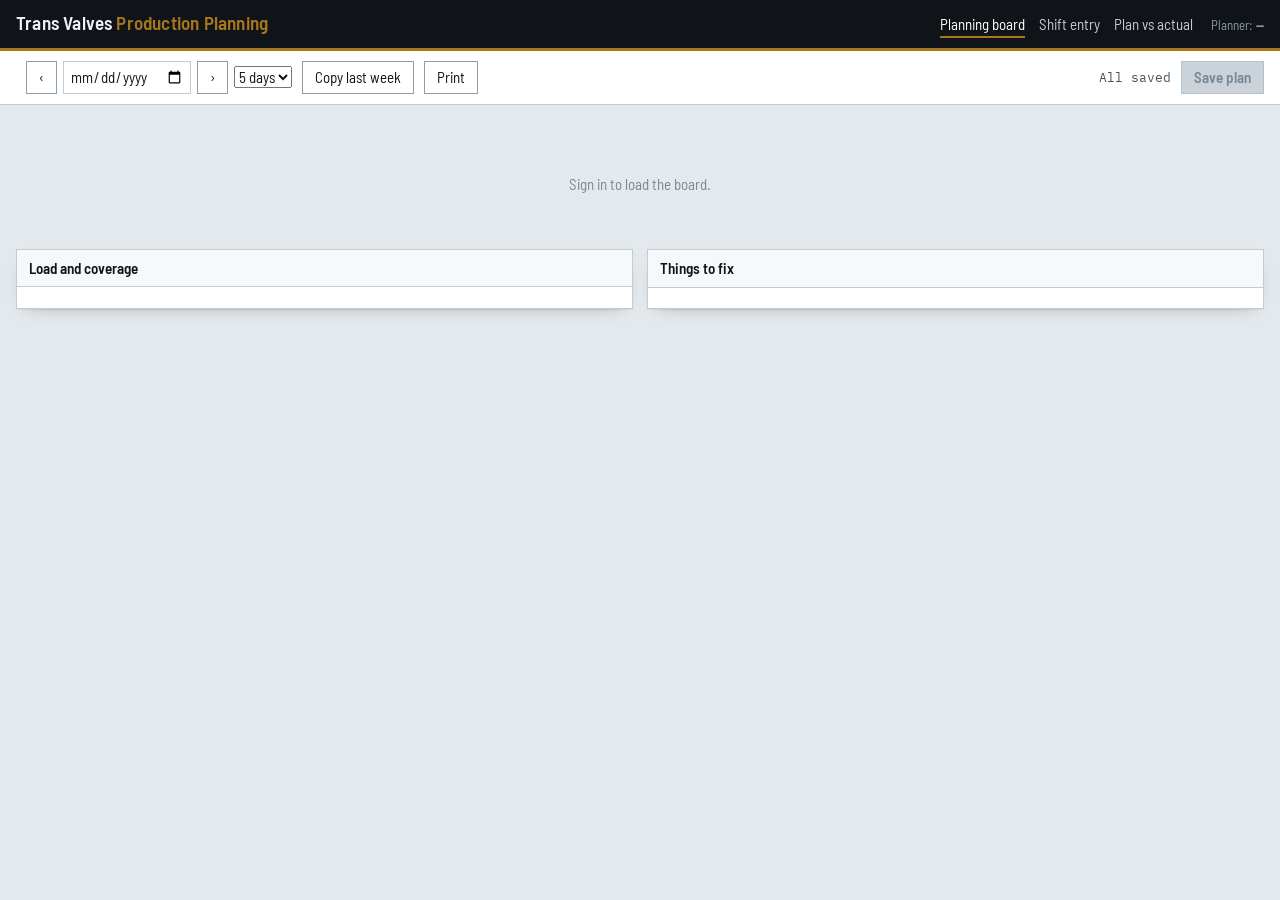
==== index.html @ 44e2ba5c "Update index.html" ====
<!doctype html>
<html lang="en">
<head>
<meta charset="utf-8">
<meta name="viewport" content="width=device-width, initial-scale=1">
<title>Planning board — TVL Production Planning</title>
<link rel="preconnect" href="https://fonts.googleapis.com">
<link rel="preconnect" href="https://fonts.gstatic.com" crossorigin>
<link href="https://fonts.googleapis.com/css2?family=Barlow+Semi+Condensed:wght@400;500;600&family=IBM+Plex+Mono:wght@400;500&display=swap" rel="stylesheet">
<link rel="stylesheet" href="app.css">
</head>
<body>

<header class="bar">
  <h1>Trans Valves <span>Production Planning</span></h1>
  <nav>
    <a href="index.html" aria-current="page">Planning board</a>
    <a href="actual.html">Shift entry</a>
    <a href="dashboard.html">Plan vs actual</a>
  </nav>
  <span class="who">Planner: <b id="who">—</b></span>
</header>

<div class="toolbar" id="toolbar">
  <div class="tabs" id="tabs" role="tablist"></div>

  <div class="weeknav">
    <button class="btn" id="prevWeek" title="Previous week">‹</button>
    <input type="date" id="weekDate" aria-label="Week starting">
    <button class="btn" id="nextWeek" title="Next week">›</button>
    <select id="dayCount" aria-label="Days shown">
      <option value="5">5 days</option>
      <option value="6">6 days</option>
      <option value="7">7 days</option>
    </select>
  </div>

  <button class="btn" id="copyBtn">Copy last week</button>
  <button class="btn" id="printBtn">Print</button>

  <span class="spacer"></span>
  <span class="mono" id="dirtyCount" style="font-size:13px;color:#47535e"><span class="dirty-dot"></span>All saved</span>
  <button class="btn btn--primary" id="saveBtn" disabled>Save plan</button>
</div>

<main>
  <div id="board"><p class="loading">Loading…</p></div>

  <div class="panels">
    <section class="panel">
      <h2>Load and coverage <span class="mono" id="load" style="font-weight:400;color:#7b8792;font-size:13px"></span></h2>
      <div class="body" id="coverage"></div>
    </section>
    <section class="panel">
      <h2>Things to fix <span class="mono" id="issueCount" style="color:#a32218"></span></h2>
      <div class="body issues" id="issues"></div>
    </section>
  </div>
</main>

<script src="config.js"></script>
<script src="app.js"></script>
<script src="planner.js"></script>
</body>
</html>
---- app.css ----
/* TVL Production Planning — shop-floor board
   Palette: steel ground, brass accent (the material this plant runs on),
   night shifts tinted cooler so a week reads at a glance. */

:root {
  --ink: #101418;
  --ink-2: #47535e;
  --ink-3: #7b8792;
  --ground: #e4e9ee;
  --surface: #ffffff;
  --night: #eef2f7;
  --rule: #c2ccd5;
  --rule-strong: #8f9daa;
  --brass: #a8761c;
  --brass-soft: #f3e6cd;
  --ahead: #17694a;
  --behind: #a32218;
  --idle: #97a2ac;
  --focus: #1a5f9c;
  --shadow: 0 1px 0 rgba(16, 20, 24, .06), 0 6px 18px -12px rgba(16, 20, 24, .5);
}

* { box-sizing: border-box; }

html, body {
  margin: 0;
  background: var(--ground);
  color: var(--ink);
  font-family: 'Barlow Semi Condensed', 'Segoe UI', system-ui, sans-serif;
  font-size: 15px;
  line-height: 1.35;
}

.mono, input[type=number], .qty, .num {
  font-family: 'IBM Plex Mono', ui-monospace, monospace;
  font-variant-numeric: tabular-nums;
}

/* ------------------------------------------------------------- masthead */

header.bar {
  position: sticky; top: 0; z-index: 40;
  display: flex; align-items: baseline; gap: 18px; flex-wrap: wrap;
  padding: 10px 16px;
  background: var(--ink); color: #eef2f7;
  border-bottom: 3px solid var(--brass);
}
header.bar h1 {
  margin: 0; font-size: 19px; font-weight: 600; letter-spacing: .01em;
}
header.bar h1 span { color: var(--brass); }
header.bar nav { display: flex; gap: 14px; margin-left: auto; }
header.bar nav a {
  color: #c3ccd5; text-decoration: none; font-size: 15px;
  padding-bottom: 2px; border-bottom: 2px solid transparent;
}
header.bar nav a:hover { color: #fff; }
header.bar nav a[aria-current] { color: #fff; border-bottom-color: var(--brass); }
header.bar .who { font-size: 13px; color: #8d99a5; }

/* -------------------------------------------------------------- toolbar */

.toolbar {
  display: flex; align-items: center; gap: 10px; flex-wrap: wrap;
  padding: 10px 16px;
  background: var(--surface);
  border-bottom: 1px solid var(--rule);
  position: sticky; top: 48px; z-index: 35;
}
.toolbar .spacer { margin-left: auto; }

.tabs { display: flex; gap: 2px; }
.tab {
  border: 1px solid var(--rule); background: #f5f7f9; color: var(--ink-2);
  padding: 5px 12px; cursor: pointer; font: inherit; font-size: 14px;
}
.tab:hover { background: #fff; }
.tab[aria-selected="true"] {
  background: var(--ink); color: #fff; border-color: var(--ink);
}

button, select, input {
  font: inherit; color: var(--ink);
}
button.btn {
  border: 1px solid var(--rule-strong); background: #fff;
  padding: 5px 12px; cursor: pointer;
}
button.btn:hover { background: #f2f5f8; }
button.btn--primary {
  background: var(--brass); border-color: #8a6017; color: #fff; font-weight: 600;
}
button.btn--primary:hover { background: #96690f; }
button.btn--primary:disabled { background: #cbd3da; border-color: #b7c1ca; color: #7b8792; cursor: default; }
button:focus-visible, select:focus-visible, input:focus-visible, a:focus-visible {
  outline: 2px solid var(--focus); outline-offset: 1px;
}

.weeknav { display: flex; align-items: center; gap: 6px; }
.weeknav input[type=date] { border: 1px solid var(--rule); padding: 4px 6px; }
.dirty-dot {
  display: inline-block; width: 8px; height: 8px; border-radius: 50%;
  background: var(--brass); margin-right: 6px; visibility: hidden;
}
.dirty .dirty-dot { visibility: visible; }

/* ---------------------------------------------------------------- board */

main { padding: 14px 16px 60px; }

.board-wrap {
  overflow: auto; max-height: calc(100vh - 220px);
  border: 1px solid var(--rule-strong); background: var(--surface);
  box-shadow: var(--shadow);
}
table.board { border-collapse: separate; border-spacing: 0; width: 100%; }

table.board th, table.board td {
  border-right: 1px solid var(--rule);
  border-bottom: 1px solid var(--rule);
  padding: 0;
}
table.board thead th {
  position: sticky; top: 0; z-index: 20;
  background: #f0f3f6; text-align: left;
  padding: 6px 8px; font-weight: 600; font-size: 14px;
  border-bottom: 2px solid var(--rule-strong);
}
table.board thead th small { display: block; font-weight: 400; color: var(--ink-3); font-size: 12px; }

th.res {
  position: sticky; left: 0; z-index: 25;
  background: #f0f3f6; min-width: 168px; max-width: 168px;
  padding: 6px 8px; text-align: left; font-weight: 600; font-size: 14px;
  border-right: 2px solid var(--rule-strong);
  vertical-align: middle;
}
thead th.res { z-index: 30; }
th.res .type { display: block; font-weight: 400; color: var(--ink-3); font-size: 12px; }

th.shift {
  position: sticky; left: 168px; z-index: 25;
  background: #f7f9fb; width: 52px; min-width: 52px;
  font-size: 12px; font-weight: 600; color: var(--ink-2);
  border-right: 2px solid var(--rule-strong);
  text-align: center;
}
thead th.shift { z-index: 30; }
tr.night th.shift, tr.night td.cell { background: var(--night); }

/* ----------------------------------------------------------------- cell */

td.cell { background: var(--surface); min-width: 190px; vertical-align: top; }
td.cell .stack { display: grid; gap: 2px; padding: 4px; }
td.cell select, td.cell input {
  width: 100%; border: 1px solid transparent; background: transparent;
  padding: 2px 4px; font-size: 14px;
}
td.cell select:hover, td.cell input:hover { border-color: var(--rule); background: #fff; }
td.cell select:focus, td.cell input:focus { border-color: var(--focus); background: #fff; }
td.cell .prod { font-weight: 600; }
td.cell .op { color: var(--ink-2); font-size: 13px; }
td.cell .qtyrow { display: flex; align-items: center; gap: 6px; }
td.cell .qty { text-align: right; border-bottom: 1px solid var(--rule) !important; }
td.cell .actual {
  font-size: 12px; color: var(--ink-3); white-space: nowrap;
}
td.cell .actual b { font-weight: 600; }
td.cell.idle { background: repeating-linear-gradient(135deg, #f4f6f8, #f4f6f8 6px, #eceff2 6px, #eceff2 12px); }
tr.night td.cell.idle { background: repeating-linear-gradient(135deg, #e9eef4, #e9eef4 6px, #e2e8ef 6px, #e2e8ef 12px); }
td.cell.clash { box-shadow: inset 0 0 0 2px var(--behind); }
td.cell.changed { box-shadow: inset 3px 0 0 var(--brass); }

.var-ahead { color: var(--ahead); }
.var-behind { color: var(--behind); }

/* --------------------------------------------------------------- panels */

.panels { display: grid; grid-template-columns: repeat(auto-fit, minmax(300px, 1fr)); gap: 14px; margin-top: 14px; }
.panel { background: var(--surface); border: 1px solid var(--rule); box-shadow: var(--shadow); }
.panel h2 {
  margin: 0; padding: 8px 12px; font-size: 15px; font-weight: 600;
  border-bottom: 1px solid var(--rule); background: #f6f8fa;
}
.panel .body { padding: 10px 12px; }

table.list { width: 100%; border-collapse: collapse; font-size: 14px; }
table.list th, table.list td { padding: 4px 6px; border-bottom: 1px solid #e6eaee; text-align: left; }
table.list th { color: var(--ink-3); font-weight: 500; }
table.list td.n, table.list th.n { text-align: right; font-family: 'IBM Plex Mono', monospace; font-variant-numeric: tabular-nums; }

.meter { height: 6px; background: #e3e8ed; position: relative; }
.meter i { position: absolute; inset: 0 auto 0 0; background: var(--brass); }
.meter i.full { background: var(--ahead); }

.issues { display: grid; gap: 4px; }
.issue { display: flex; gap: 8px; font-size: 14px; padding: 4px 6px; background: #fdeeed; border-left: 3px solid var(--behind); }
.issue.warn { background: #fdf5e6; border-left-color: var(--brass); }
.empty { color: var(--ink-3); font-size: 14px; }

/* ---------------------------------------------------------------- forms */

.field { display: grid; gap: 3px; }
.field label { font-size: 13px; color: var(--ink-2); }
.field select, .field input { border: 1px solid var(--rule-strong); padding: 5px 7px; background: #fff; }
.row { display: flex; gap: 10px; flex-wrap: wrap; align-items: end; }

/* --------------------------------------------------------------- toasts */

#toast { position: fixed; right: 16px; bottom: 16px; display: grid; gap: 8px; z-index: 90; }
.toast {
  background: var(--ink); color: #fff; padding: 9px 14px; font-size: 14px;
  box-shadow: var(--shadow); border-left: 3px solid var(--brass);
  transition: opacity .4s, transform .4s;
}
.toast--err { border-left-color: var(--behind); }
.toast--ok { border-left-color: var(--ahead); }
.toast--out { opacity: 0; transform: translateY(6px); }

.loading { padding: 40px; text-align: center; color: var(--ink-3); }

/* ---------------------------------------------------------------- entry */

.entry-list { display: grid; gap: 0; }
.entry-row {
  display: grid; grid-template-columns: 1fr 90px 90px; gap: 10px; align-items: center;
  padding: 9px 12px; border-bottom: 1px solid var(--rule); background: var(--surface);
}
.entry-row:nth-child(odd) { background: #fafbfc; }
.entry-row .what { display: grid; }
.entry-row .what b { font-weight: 600; }
.entry-row .what small { color: var(--ink-3); }
.entry-row input { border: 1px solid var(--rule-strong); padding: 7px; text-align: right; width: 100%; }

@media (max-width: 720px) {
  .toolbar { top: 44px; }
  .entry-row { grid-template-columns: 1fr 76px 76px; }
  th.res { min-width: 120px; max-width: 120px; }
  th.shift { left: 120px; }
}

@media (prefers-reduced-motion: reduce) { * { transition: none !important; } }

@media print {
  header.bar nav, .toolbar, .panels { display: none; }
  .board-wrap { max-height: none; overflow: visible; }
  td.cell select, td.cell input { border: none; -webkit-appearance: none; appearance: none; }
}
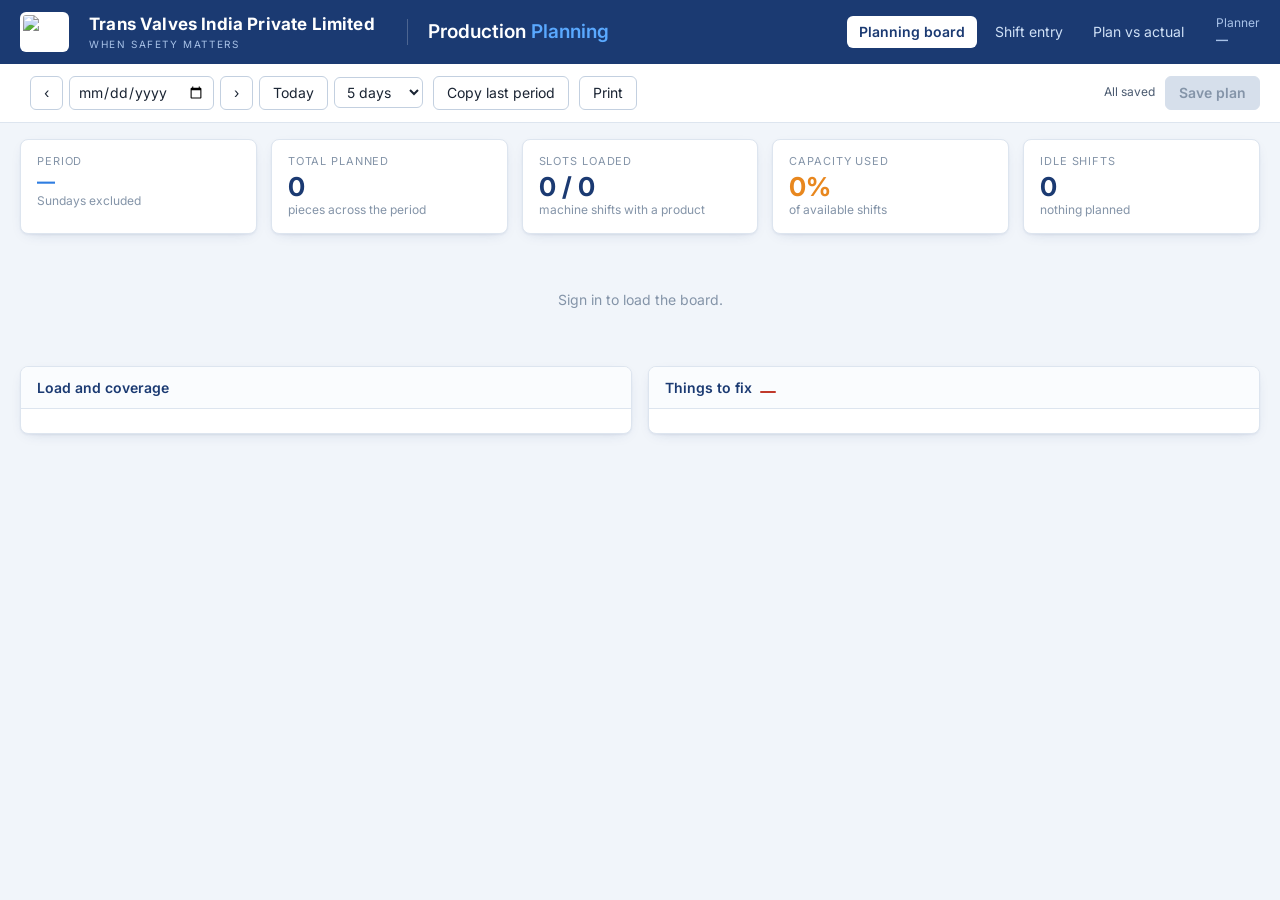
==== commit a06a6bed: "Update index.html" ====
--- a/index.html
+++ b/index.html
@@ -4,55 +4,70 @@
 <meta charset="utf-8">
 <meta name="viewport" content="width=device-width, initial-scale=1">
 <title>Planning board — TVL Production Planning</title>
+<link rel="icon" href="logo.png">
 <link rel="preconnect" href="https://fonts.googleapis.com">
 <link rel="preconnect" href="https://fonts.gstatic.com" crossorigin>
-<link href="https://fonts.googleapis.com/css2?family=Barlow+Semi+Condensed:wght@400;500;600&family=IBM+Plex+Mono:wght@400;500&display=swap" rel="stylesheet">
+<link href="https://fonts.googleapis.com/css2?family=Inter:wght@400;500;600;700&display=swap" rel="stylesheet">
 <link rel="stylesheet" href="app.css">
 </head>
 <body>
 
 <header class="bar">
-  <h1>Trans Valves <span>Production Planning</span></h1>
+  <img src="logo.png" alt="TVL" class="logo">
+  <div class="brand">
+    <b>Trans Valves India Private Limited</b>
+    <span>When Safety Matters</span>
+  </div>
+  <h1>Production <span>Planning</span></h1>
   <nav>
     <a href="index.html" aria-current="page">Planning board</a>
     <a href="actual.html">Shift entry</a>
     <a href="dashboard.html">Plan vs actual</a>
   </nav>
-  <span class="who">Planner: <b id="who">—</b></span>
+  <span class="who">Planner<br><b id="who">—</b></span>
 </header>
 
 <div class="toolbar" id="toolbar">
   <div class="tabs" id="tabs" role="tablist"></div>
 
   <div class="weeknav">
-    <button class="btn" id="prevWeek" title="Previous week">‹</button>
-    <input type="date" id="weekDate" aria-label="Week starting">
-    <button class="btn" id="nextWeek" title="Next week">›</button>
-    <select id="dayCount" aria-label="Days shown">
+    <button class="btn" id="prevWeek" title="Previous period">‹</button>
+    <input type="date" id="weekDate" aria-label="Starting from">
+    <button class="btn" id="nextWeek" title="Next period">›</button>
+    <button class="btn" id="todayBtn">Today</button>
+    <select id="dayCount" aria-label="Working days shown">
       <option value="5">5 days</option>
       <option value="6">6 days</option>
-      <option value="7">7 days</option>
+      <option value="12">12 days</option>
     </select>
   </div>
 
-  <button class="btn" id="copyBtn">Copy last week</button>
+  <button class="btn" id="copyBtn">Copy last period</button>
   <button class="btn" id="printBtn">Print</button>
 
   <span class="spacer"></span>
-  <span class="mono" id="dirtyCount" style="font-size:13px;color:#47535e"><span class="dirty-dot"></span>All saved</span>
+  <span class="mono" id="dirtyCount" style="font-size:12px;color:#4a5a70"><span class="dirty-dot"></span>All saved</span>
   <button class="btn btn--primary" id="saveBtn" disabled>Save plan</button>
 </div>
 
 <main>
+  <div class="kpis">
+    <div class="kpi"><div class="label">Period</div><div class="value blue" id="kpiRange" style="font-size:18px">—</div><div class="note">Sundays excluded</div></div>
+    <div class="kpi"><div class="label">Total planned</div><div class="value" id="kpiPlan">0</div><div class="note">pieces across the period</div></div>
+    <div class="kpi"><div class="label">Slots loaded</div><div class="value" id="kpiSlots">0 / 0</div><div class="note">machine shifts with a product</div></div>
+    <div class="kpi"><div class="label">Capacity used</div><div class="value amber" id="kpiLoad">0%</div><div class="note">of available shifts</div></div>
+    <div class="kpi"><div class="label">Idle shifts</div><div class="value" id="kpiIdle">0</div><div class="note">nothing planned</div></div>
+  </div>
+
   <div id="board"><p class="loading">Loading…</p></div>
 
   <div class="panels">
     <section class="panel">
-      <h2>Load and coverage <span class="mono" id="load" style="font-weight:400;color:#7b8792;font-size:13px"></span></h2>
+      <h2>Load and coverage</h2>
       <div class="body" id="coverage"></div>
     </section>
     <section class="panel">
-      <h2>Things to fix <span class="mono" id="issueCount" style="color:#a32218"></span></h2>
+      <h2>Things to fix <span class="pill" id="issueCount"></span></h2>
       <div class="body issues" id="issues"></div>
     </section>
   </div>
--- a/app.css
+++ b/app.css
@@ -1,23 +1,25 @@
-/* TVL Production Planning — shop-floor board
-   Palette: steel ground, brass accent (the material this plant runs on),
-   night shifts tinted cooler so a week reads at a glance. */
+/* TVL Production Planning — house style
+   Navy masthead, white cards, blue accents. Matches the Production Dashboard. */
 
 :root {
-  --ink: #101418;
-  --ink-2: #47535e;
-  --ink-3: #7b8792;
-  --ground: #e4e9ee;
+  --navy: #1b3a72;
+  --navy-2: #16305f;
+  --blue: #2f7de1;
+  --blue-lt: #5aa9ff;
+  --blue-pale: #eaf2fd;
+  --ink: #1a2433;
+  --ink-2: #4a5a70;
+  --ink-3: #8494a8;
+  --ground: #f1f5fa;
   --surface: #ffffff;
-  --night: #eef2f7;
-  --rule: #c2ccd5;
-  --rule-strong: #8f9daa;
-  --brass: #a8761c;
-  --brass-soft: #f3e6cd;
-  --ahead: #17694a;
-  --behind: #a32218;
-  --idle: #97a2ac;
-  --focus: #1a5f9c;
-  --shadow: 0 1px 0 rgba(16, 20, 24, .06), 0 6px 18px -12px rgba(16, 20, 24, .5);
+  --night: #f4f8fd;
+  --rule: #dde5ef;
+  --rule-strong: #c3d0e0;
+  --ahead: #17784f;
+  --behind: #c0392b;
+  --amber: #e8871e;
+  --radius: 8px;
+  --shadow: 0 1px 2px rgba(27, 58, 114, .06), 0 4px 14px -8px rgba(27, 58, 114, .28);
 }
 
 * { box-sizing: border-box; }
@@ -26,92 +28,99 @@
   margin: 0;
   background: var(--ground);
   color: var(--ink);
-  font-family: 'Barlow Semi Condensed', 'Segoe UI', system-ui, sans-serif;
-  font-size: 15px;
-  line-height: 1.35;
-}
-
-.mono, input[type=number], .qty, .num {
-  font-family: 'IBM Plex Mono', ui-monospace, monospace;
-  font-variant-numeric: tabular-nums;
-}
+  font-family: Inter, 'Segoe UI', system-ui, -apple-system, sans-serif;
+  font-size: 14px;
+  line-height: 1.4;
+}
+
+.mono, input[type=number], .qty, .num { font-variant-numeric: tabular-nums; }
 
 /* ------------------------------------------------------------- masthead */
 
 header.bar {
   position: sticky; top: 0; z-index: 40;
-  display: flex; align-items: baseline; gap: 18px; flex-wrap: wrap;
-  padding: 10px 16px;
-  background: var(--ink); color: #eef2f7;
-  border-bottom: 3px solid var(--brass);
+  display: flex; align-items: center; gap: 20px;
+  padding: 12px 20px;
+  background: var(--navy); color: #fff;
+}
+header.bar .brand { display: flex; flex-direction: column; }
+header.bar .brand b { font-size: 17px; font-weight: 700; letter-spacing: .01em; }
+header.bar .brand span {
+  font-size: 10px; letter-spacing: .16em; text-transform: uppercase; color: #a8c2e8;
 }
 header.bar h1 {
-  margin: 0; font-size: 19px; font-weight: 600; letter-spacing: .01em;
-}
-header.bar h1 span { color: var(--brass); }
-header.bar nav { display: flex; gap: 14px; margin-left: auto; }
+  margin: 0 0 0 12px; font-size: 19px; font-weight: 600;
+  padding-left: 20px; border-left: 1px solid rgba(255,255,255,.22);
+}
+header.bar h1 span { color: var(--blue-lt); }
+
+header.bar nav { display: flex; gap: 6px; margin-left: auto; }
 header.bar nav a {
-  color: #c3ccd5; text-decoration: none; font-size: 15px;
-  padding-bottom: 2px; border-bottom: 2px solid transparent;
-}
-header.bar nav a:hover { color: #fff; }
-header.bar nav a[aria-current] { color: #fff; border-bottom-color: var(--brass); }
-header.bar .who { font-size: 13px; color: #8d99a5; }
+  color: #cfe0f6; text-decoration: none; font-size: 14px;
+  padding: 6px 12px; border-radius: 6px;
+}
+header.bar nav a:hover { background: rgba(255,255,255,.1); color: #fff; }
+header.bar nav a[aria-current] { background: #fff; color: var(--navy); font-weight: 600; }
+header.bar .who { font-size: 12px; color: #a8c2e8; white-space: nowrap; }
+header.bar .logo {
+  height: 40px; width: auto; background: #fff; border-radius: 6px; padding: 3px;
+}
 
 /* -------------------------------------------------------------- toolbar */
 
 .toolbar {
   display: flex; align-items: center; gap: 10px; flex-wrap: wrap;
-  padding: 10px 16px;
+  padding: 12px 20px;
   background: var(--surface);
   border-bottom: 1px solid var(--rule);
-  position: sticky; top: 48px; z-index: 35;
+  position: sticky; top: 64px; z-index: 35;
 }
 .toolbar .spacer { margin-left: auto; }
 
-.tabs { display: flex; gap: 2px; }
+.tabs { display: flex; gap: 6px; }
 .tab {
-  border: 1px solid var(--rule); background: #f5f7f9; color: var(--ink-2);
-  padding: 5px 12px; cursor: pointer; font: inherit; font-size: 14px;
-}
-.tab:hover { background: #fff; }
+  border: 1px solid var(--rule-strong); background: #fff; color: var(--navy);
+  padding: 6px 14px; cursor: pointer; font: inherit; font-size: 13px;
+  border-radius: 999px;
+}
+.tab:hover { background: var(--blue-pale); }
 .tab[aria-selected="true"] {
-  background: var(--ink); color: #fff; border-color: var(--ink);
-}
-
-button, select, input {
-  font: inherit; color: var(--ink);
-}
+  background: var(--navy); color: #fff; border-color: var(--navy); font-weight: 600;
+}
+
+button, select, input { font: inherit; color: var(--ink); }
 button.btn {
   border: 1px solid var(--rule-strong); background: #fff;
-  padding: 5px 12px; cursor: pointer;
-}
-button.btn:hover { background: #f2f5f8; }
+  padding: 6px 13px; cursor: pointer; border-radius: 6px;
+}
+button.btn:hover { background: var(--blue-pale); border-color: var(--blue); }
 button.btn--primary {
-  background: var(--brass); border-color: #8a6017; color: #fff; font-weight: 600;
-}
-button.btn--primary:hover { background: #96690f; }
-button.btn--primary:disabled { background: #cbd3da; border-color: #b7c1ca; color: #7b8792; cursor: default; }
+  background: var(--blue); border-color: var(--blue); color: #fff; font-weight: 600;
+}
+button.btn--primary:hover { background: #1f68c4; }
+button.btn--primary:disabled { background: #d6dfeb; border-color: #d6dfeb; color: #8494a8; cursor: default; }
 button:focus-visible, select:focus-visible, input:focus-visible, a:focus-visible {
-  outline: 2px solid var(--focus); outline-offset: 1px;
+  outline: 2px solid var(--blue); outline-offset: 1px;
 }
 
 .weeknav { display: flex; align-items: center; gap: 6px; }
-.weeknav input[type=date] { border: 1px solid var(--rule); padding: 4px 6px; }
+.weeknav input[type=date], .weeknav select {
+  border: 1px solid var(--rule-strong); padding: 5px 8px; border-radius: 6px; background: #fff;
+}
 .dirty-dot {
   display: inline-block; width: 8px; height: 8px; border-radius: 50%;
-  background: var(--brass); margin-right: 6px; visibility: hidden;
+  background: var(--amber); margin-right: 6px; visibility: hidden;
 }
 .dirty .dirty-dot { visibility: visible; }
 
 /* ---------------------------------------------------------------- board */
 
-main { padding: 14px 16px 60px; }
+main { padding: 16px 20px 60px; }
 
 .board-wrap {
-  overflow: auto; max-height: calc(100vh - 220px);
-  border: 1px solid var(--rule-strong); background: var(--surface);
-  box-shadow: var(--shadow);
+  overflow: auto; max-height: calc(100vh - 260px);
+  border: 1px solid var(--rule); background: var(--surface);
+  border-radius: var(--radius); box-shadow: var(--shadow);
 }
 table.board { border-collapse: separate; border-spacing: 0; width: 100%; }
 
@@ -122,127 +131,164 @@
 }
 table.board thead th {
   position: sticky; top: 0; z-index: 20;
-  background: #f0f3f6; text-align: left;
-  padding: 6px 8px; font-weight: 600; font-size: 14px;
-  border-bottom: 2px solid var(--rule-strong);
-}
-table.board thead th small { display: block; font-weight: 400; color: var(--ink-3); font-size: 12px; }
+  background: var(--navy); color: #fff; text-align: left;
+  padding: 8px 10px; font-weight: 600; font-size: 13px;
+  border-right-color: rgba(255,255,255,.18);
+  border-bottom: none;
+}
+table.board thead th small { display: block; font-weight: 400; color: #a8c2e8; font-size: 11px; }
+table.board thead th.today { background: var(--blue); }
 
 th.res {
   position: sticky; left: 0; z-index: 25;
-  background: #f0f3f6; min-width: 168px; max-width: 168px;
-  padding: 6px 8px; text-align: left; font-weight: 600; font-size: 14px;
+  background: #f7fafd; min-width: 165px; max-width: 165px;
+  padding: 8px 10px; text-align: left; font-weight: 600; font-size: 13px;
   border-right: 2px solid var(--rule-strong);
   vertical-align: middle;
 }
-thead th.res { z-index: 30; }
-th.res .type { display: block; font-weight: 400; color: var(--ink-3); font-size: 12px; }
+thead th.res { z-index: 30; background: var(--navy); }
+th.res .type { display: block; font-weight: 400; color: var(--ink-3); font-size: 11px; }
 
 th.shift {
-  position: sticky; left: 168px; z-index: 25;
-  background: #f7f9fb; width: 52px; min-width: 52px;
-  font-size: 12px; font-weight: 600; color: var(--ink-2);
+  position: sticky; left: 165px; z-index: 25;
+  background: #fbfdff; width: 54px; min-width: 54px;
+  font-size: 11px; font-weight: 600; color: var(--ink-2);
   border-right: 2px solid var(--rule-strong);
-  text-align: center;
-}
-thead th.shift { z-index: 30; }
+  text-align: center; text-transform: uppercase; letter-spacing: .05em;
+}
+thead th.shift { z-index: 30; background: var(--navy); }
 tr.night th.shift, tr.night td.cell { background: var(--night); }
 
 /* ----------------------------------------------------------------- cell */
 
-td.cell { background: var(--surface); min-width: 190px; vertical-align: top; }
-td.cell .stack { display: grid; gap: 2px; padding: 4px; }
+td.cell { background: var(--surface); min-width: 185px; vertical-align: top; }
+td.cell .stack { display: grid; gap: 3px; padding: 5px 6px; }
 td.cell select, td.cell input {
   width: 100%; border: 1px solid transparent; background: transparent;
-  padding: 2px 4px; font-size: 14px;
-}
-td.cell select:hover, td.cell input:hover { border-color: var(--rule); background: #fff; }
-td.cell select:focus, td.cell input:focus { border-color: var(--focus); background: #fff; }
-td.cell .prod { font-weight: 600; }
-td.cell .op { color: var(--ink-2); font-size: 13px; }
-td.cell .qtyrow { display: flex; align-items: center; gap: 6px; }
-td.cell .qty { text-align: right; border-bottom: 1px solid var(--rule) !important; }
-td.cell .actual {
-  font-size: 12px; color: var(--ink-3); white-space: nowrap;
-}
-td.cell .actual b { font-weight: 600; }
-td.cell.idle { background: repeating-linear-gradient(135deg, #f4f6f8, #f4f6f8 6px, #eceff2 6px, #eceff2 12px); }
-tr.night td.cell.idle { background: repeating-linear-gradient(135deg, #e9eef4, #e9eef4 6px, #e2e8ef 6px, #e2e8ef 12px); }
+  padding: 3px 5px; font-size: 13px; border-radius: 4px;
+}
+td.cell select:hover, td.cell input:hover { border-color: var(--rule-strong); background: #fff; }
+td.cell select:focus, td.cell input:focus { border-color: var(--blue); background: #fff; }
+td.cell .prod { font-weight: 600; color: var(--navy); }
+td.cell .op { color: var(--ink-2); font-size: 12px; }
+td.cell .qtyrow { display: flex; align-items: center; gap: 8px; }
+td.cell .qty {
+  text-align: right; font-weight: 600;
+  border-bottom: 1px solid var(--rule) !important; border-radius: 0;
+}
+td.cell .actual { font-size: 11px; color: var(--ink-3); white-space: nowrap; }
+td.cell.idle { background: #f7f9fc; }
+td.cell.idle .prod { color: var(--ink-3); font-weight: 400; }
+tr.night td.cell.idle { background: #f2f6fb; }
 td.cell.clash { box-shadow: inset 0 0 0 2px var(--behind); }
-td.cell.changed { box-shadow: inset 3px 0 0 var(--brass); }
-
-.var-ahead { color: var(--ahead); }
-.var-behind { color: var(--behind); }
+td.cell.changed { box-shadow: inset 3px 0 0 var(--amber); }
+
+.var-ahead { color: var(--ahead); font-weight: 600; }
+.var-behind { color: var(--behind); font-weight: 600; }
 
 /* --------------------------------------------------------------- panels */
 
-.panels { display: grid; grid-template-columns: repeat(auto-fit, minmax(300px, 1fr)); gap: 14px; margin-top: 14px; }
-.panel { background: var(--surface); border: 1px solid var(--rule); box-shadow: var(--shadow); }
+.panels { display: grid; grid-template-columns: repeat(auto-fit, minmax(320px, 1fr)); gap: 16px; margin-top: 16px; }
+.panel {
+  background: var(--surface); border: 1px solid var(--rule);
+  border-radius: var(--radius); box-shadow: var(--shadow); overflow: hidden;
+}
 .panel h2 {
-  margin: 0; padding: 8px 12px; font-size: 15px; font-weight: 600;
-  border-bottom: 1px solid var(--rule); background: #f6f8fa;
-}
-.panel .body { padding: 10px 12px; }
-
-table.list { width: 100%; border-collapse: collapse; font-size: 14px; }
-table.list th, table.list td { padding: 4px 6px; border-bottom: 1px solid #e6eaee; text-align: left; }
-table.list th { color: var(--ink-3); font-weight: 500; }
-table.list td.n, table.list th.n { text-align: right; font-family: 'IBM Plex Mono', monospace; font-variant-numeric: tabular-nums; }
-
-.meter { height: 6px; background: #e3e8ed; position: relative; }
-.meter i { position: absolute; inset: 0 auto 0 0; background: var(--brass); }
+  margin: 0; padding: 11px 16px; font-size: 14px; font-weight: 600; color: var(--navy);
+  border-bottom: 1px solid var(--rule); background: #fafcfe;
+  display: flex; align-items: baseline; gap: 8px;
+}
+.panel .body { padding: 12px 16px; }
+
+/* ------------------------------------------------------------------ kpis */
+
+.kpis { display: grid; grid-template-columns: repeat(auto-fit, minmax(170px, 1fr)); gap: 14px; margin-bottom: 16px; }
+.kpi {
+  background: var(--surface); border: 1px solid var(--rule); border-radius: var(--radius);
+  box-shadow: var(--shadow); padding: 14px 16px;
+}
+.kpi .label { font-size: 11px; letter-spacing: .08em; text-transform: uppercase; color: var(--ink-3); }
+.kpi .value { font-size: 26px; font-weight: 700; color: var(--navy); line-height: 1.2; margin-top: 2px; }
+.kpi .value.amber { color: var(--amber); }
+.kpi .value.blue { color: var(--blue); }
+.kpi .note { font-size: 12px; color: var(--ink-3); }
+
+table.list { width: 100%; border-collapse: collapse; font-size: 13px; }
+table.list th, table.list td { padding: 6px 8px; border-bottom: 1px solid var(--rule); text-align: left; }
+table.list th { color: var(--ink-3); font-weight: 500; font-size: 11px; text-transform: uppercase; letter-spacing: .05em; }
+table.list td.n, table.list th.n { text-align: right; font-variant-numeric: tabular-nums; }
+table.list tbody tr:hover { background: var(--blue-pale); }
+
+.meter { height: 6px; background: #e6edf6; border-radius: 3px; overflow: hidden; }
+.meter i { display: block; height: 100%; background: var(--blue); }
 .meter i.full { background: var(--ahead); }
 
-.issues { display: grid; gap: 4px; }
-.issue { display: flex; gap: 8px; font-size: 14px; padding: 4px 6px; background: #fdeeed; border-left: 3px solid var(--behind); }
-.issue.warn { background: #fdf5e6; border-left-color: var(--brass); }
-.empty { color: var(--ink-3); font-size: 14px; }
+.issues { display: grid; gap: 6px; max-height: 300px; overflow: auto; }
+.issue {
+  font-size: 13px; padding: 6px 10px; background: #fdf0ee;
+  border-left: 3px solid var(--behind); border-radius: 0 4px 4px 0;
+}
+.issue.warn { background: #fdf6e8; border-left-color: var(--amber); }
+.empty { color: var(--ink-3); font-size: 13px; margin: 0; }
+.pill {
+  background: var(--behind); color: #fff; font-size: 11px; font-weight: 600;
+  padding: 1px 8px; border-radius: 999px;
+}
+.pill--ok { background: var(--ahead); }
 
 /* ---------------------------------------------------------------- forms */
 
-.field { display: grid; gap: 3px; }
-.field label { font-size: 13px; color: var(--ink-2); }
-.field select, .field input { border: 1px solid var(--rule-strong); padding: 5px 7px; background: #fff; }
-.row { display: flex; gap: 10px; flex-wrap: wrap; align-items: end; }
+.field { display: grid; gap: 4px; }
+.field label { font-size: 11px; letter-spacing: .06em; text-transform: uppercase; color: var(--ink-3); }
+.field select, .field input {
+  border: 1px solid var(--rule-strong); padding: 6px 9px; background: #fff; border-radius: 6px;
+}
+.row { display: flex; gap: 12px; flex-wrap: wrap; align-items: end; }
 
 /* --------------------------------------------------------------- toasts */
 
-#toast { position: fixed; right: 16px; bottom: 16px; display: grid; gap: 8px; z-index: 90; }
+#toast { position: fixed; right: 20px; bottom: 20px; display: grid; gap: 8px; z-index: 90; }
 .toast {
-  background: var(--ink); color: #fff; padding: 9px 14px; font-size: 14px;
-  box-shadow: var(--shadow); border-left: 3px solid var(--brass);
+  background: var(--navy); color: #fff; padding: 10px 16px; font-size: 13px;
+  border-radius: 6px; box-shadow: 0 8px 24px -8px rgba(27,58,114,.5);
+  border-left: 3px solid var(--blue-lt);
   transition: opacity .4s, transform .4s;
 }
-.toast--err { border-left-color: var(--behind); }
-.toast--ok { border-left-color: var(--ahead); }
+.toast--err { border-left-color: #ff8a7a; }
+.toast--ok { border-left-color: #4ade80; }
 .toast--out { opacity: 0; transform: translateY(6px); }
 
 .loading { padding: 40px; text-align: center; color: var(--ink-3); }
 
 /* ---------------------------------------------------------------- entry */
 
-.entry-list { display: grid; gap: 0; }
+.entry-list { display: grid; }
 .entry-row {
-  display: grid; grid-template-columns: 1fr 90px 90px; gap: 10px; align-items: center;
-  padding: 9px 12px; border-bottom: 1px solid var(--rule); background: var(--surface);
-}
-.entry-row:nth-child(odd) { background: #fafbfc; }
+  display: grid; grid-template-columns: 1fr 96px 96px; gap: 12px; align-items: center;
+  padding: 10px 16px; border-bottom: 1px solid var(--rule); background: var(--surface);
+}
+.entry-row:nth-child(even) { background: #fafcfe; }
 .entry-row .what { display: grid; }
-.entry-row .what b { font-weight: 600; }
+.entry-row .what b { font-weight: 600; color: var(--navy); }
 .entry-row .what small { color: var(--ink-3); }
-.entry-row input { border: 1px solid var(--rule-strong); padding: 7px; text-align: right; width: 100%; }
-
-@media (max-width: 720px) {
-  .toolbar { top: 44px; }
-  .entry-row { grid-template-columns: 1fr 76px 76px; }
-  th.res { min-width: 120px; max-width: 120px; }
-  th.shift { left: 120px; }
+.entry-row input {
+  border: 1px solid var(--rule-strong); padding: 8px; text-align: right;
+  width: 100%; border-radius: 6px;
+}
+
+@media (max-width: 860px) {
+  header.bar h1 { display: none; }
+  .toolbar { top: 58px; }
+  .entry-row { grid-template-columns: 1fr 78px 78px; }
+  th.res { min-width: 118px; max-width: 118px; }
+  th.shift { left: 118px; }
 }
 
 @media (prefers-reduced-motion: reduce) { * { transition: none !important; } }
 
 @media print {
   header.bar nav, .toolbar, .panels { display: none; }
-  .board-wrap { max-height: none; overflow: visible; }
+  .board-wrap { max-height: none; overflow: visible; border: none; box-shadow: none; }
   td.cell select, td.cell input { border: none; -webkit-appearance: none; appearance: none; }
-}
+  table.board thead th { -webkit-print-color-adjust: exact; print-color-adjust: exact; }
+}
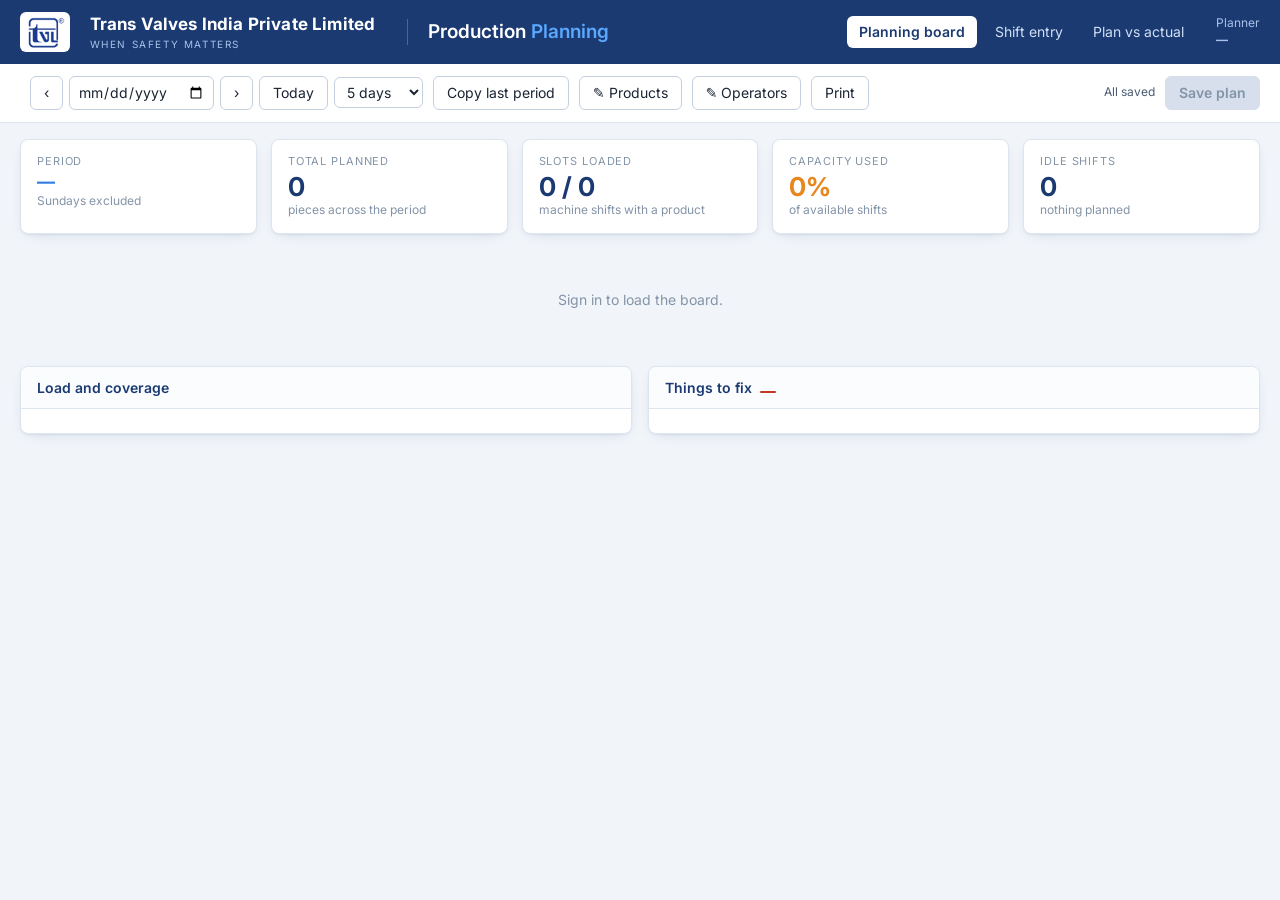
==== commit 07fe5235: "Update index.html" ====
--- a/index.html
+++ b/index.html
@@ -43,6 +43,8 @@
   </div>
 
   <button class="btn" id="copyBtn">Copy last period</button>
+  <button class="btn" id="mgProducts" title="Rename or hide products">&#9998; Products</button>
+  <button class="btn" id="mgOperators" title="Rename or hide operators">&#9998; Operators</button>
   <button class="btn" id="printBtn">Print</button>
 
   <span class="spacer"></span>
@@ -73,6 +75,8 @@
   </div>
 </main>
 
+<div id="modal" aria-live="polite"></div>
+
 <script src="config.js"></script>
 <script src="app.js"></script>
 <script src="planner.js"></script>
--- a/app.css
+++ b/app.css
@@ -171,12 +171,22 @@
 td.cell select:focus, td.cell input:focus { border-color: var(--blue); background: #fff; }
 td.cell .prod { font-weight: 600; color: var(--navy); }
 td.cell .op { color: var(--ink-2); font-size: 12px; }
-td.cell .qtyrow { display: flex; align-items: center; gap: 8px; }
+td.cell .line {
+  display: grid; grid-template-columns: 46px 1fr; align-items: center; gap: 4px;
+  border-top: 1px solid var(--rule); padding-top: 2px;
+}
+td.cell .line b {
+  font-size: 10px; font-weight: 600; letter-spacing: .06em; text-transform: uppercase;
+  color: var(--ink-3);
+}
 td.cell .qty {
-  text-align: right; font-weight: 600;
-  border-bottom: 1px solid var(--rule) !important; border-radius: 0;
-}
-td.cell .actual { font-size: 11px; color: var(--ink-3); white-space: nowrap; }
+  text-align: right; font-weight: 700; font-size: 14px; color: var(--navy);
+}
+td.cell .actval {
+  text-align: right; font-size: 14px; font-weight: 700; padding: 3px 6px;
+  white-space: nowrap; overflow: hidden; text-overflow: ellipsis;
+}
+td.cell .actval--none { color: var(--ink-3); font-weight: 400; }
 td.cell.idle { background: #f7f9fc; }
 td.cell.idle .prod { color: var(--ink-3); font-weight: 400; }
 tr.night td.cell.idle { background: #f2f6fb; }
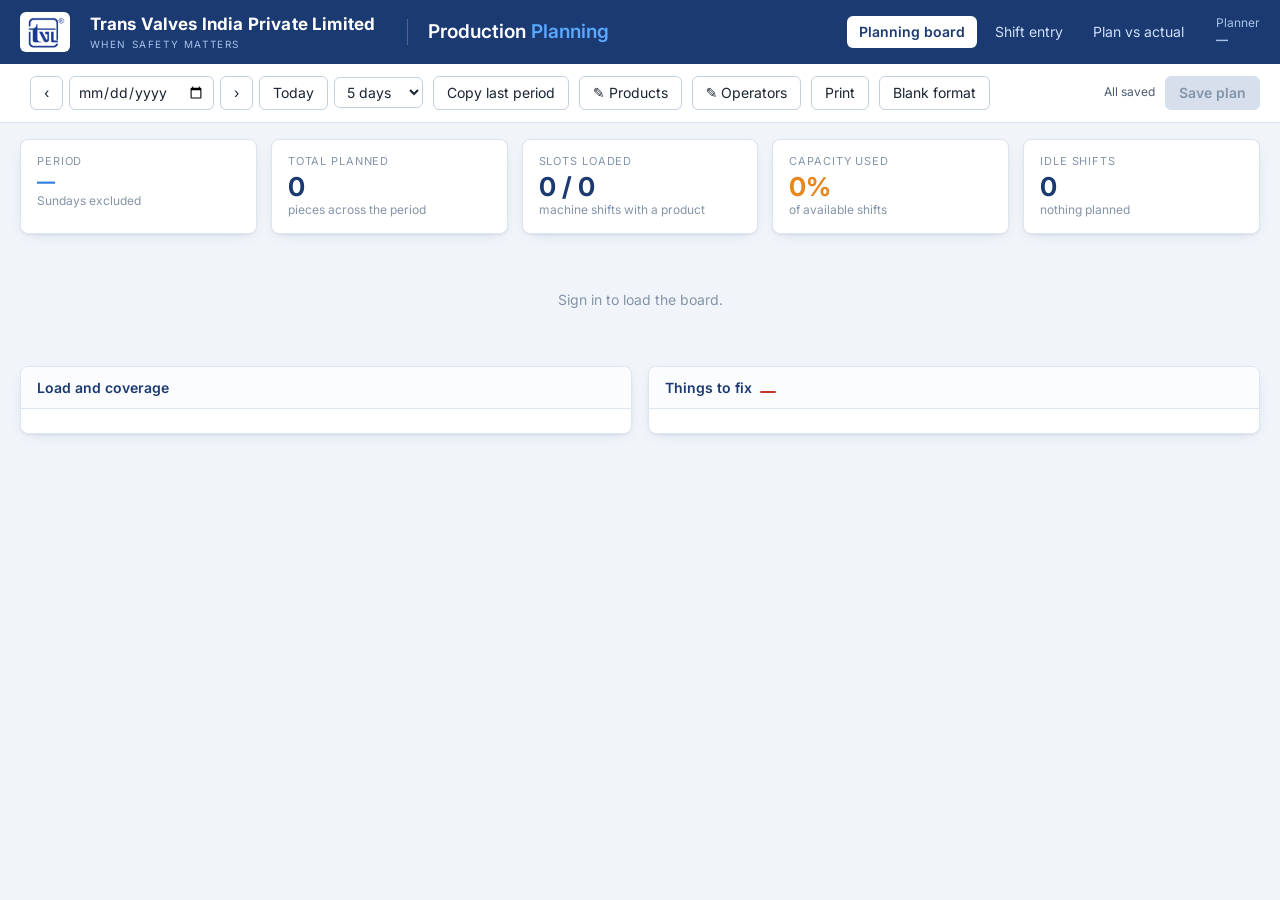
==== commit 33312db6: "Update index.html" ====
--- a/index.html
+++ b/index.html
@@ -46,6 +46,7 @@
   <button class="btn" id="mgProducts" title="Rename or hide products">&#9998; Products</button>
   <button class="btn" id="mgOperators" title="Rename or hide operators">&#9998; Operators</button>
   <button class="btn" id="printBtn">Print</button>
+  <button class="btn" id="blankBtn" title="Print an empty grid to fill in by hand">Blank format</button>
 
   <span class="spacer"></span>
   <span class="mono" id="dirtyCount" style="font-size:12px;color:#4a5a70"><span class="dirty-dot"></span>All saved</span>
@@ -53,6 +54,20 @@
 </div>
 
 <main>
+  <div class="print-head">
+    <div class="ph-left">
+      <img src="logo.png" alt="TVL">
+      <div>
+        <b>Trans Valves India Private Limited</b>
+        <span>When Safety Matters</span>
+      </div>
+    </div>
+    <div class="ph-right">
+      <b id="phDept">—</b>
+      <span id="phPeriod">—</span>
+    </div>
+  </div>
+
   <div class="kpis">
     <div class="kpi"><div class="label">Period</div><div class="value blue" id="kpiRange" style="font-size:18px">—</div><div class="note">Sundays excluded</div></div>
     <div class="kpi"><div class="label">Total planned</div><div class="value" id="kpiPlan">0</div><div class="note">pieces across the period</div></div>
@@ -75,6 +90,7 @@
   </div>
 </main>
 
+<div id="blankWrap"></div>
 <div id="modal" aria-live="polite"></div>
 
 <script src="config.js"></script>
--- a/app.css
+++ b/app.css
@@ -161,7 +161,7 @@
 
 /* ----------------------------------------------------------------- cell */
 
-td.cell { background: var(--surface); min-width: 185px; vertical-align: top; }
+td.cell { background: var(--surface); min-width: 195px; vertical-align: top; }
 td.cell .stack { display: grid; gap: 3px; padding: 5px 6px; }
 td.cell select, td.cell input {
   width: 100%; border: 1px solid transparent; background: transparent;
@@ -170,7 +170,15 @@
 td.cell select:hover, td.cell input:hover { border-color: var(--rule-strong); background: #fff; }
 td.cell select:focus, td.cell input:focus { border-color: var(--blue); background: #fff; }
 td.cell .prod { font-weight: 600; color: var(--navy); }
-td.cell .op { color: var(--ink-2); font-size: 12px; }
+td.cell .op { color: var(--ink-2); font-size: 12px; font-weight: 500; }
+td.cell .members {
+  display: flex; flex-wrap: wrap; gap: 3px 5px; padding: 0 5px 2px;
+}
+td.cell .members span {
+  font-size: 10.5px; line-height: 1.3; color: var(--ink-2);
+  background: var(--blue-pale); border-radius: 3px; padding: 1px 5px;
+  white-space: nowrap;
+}
 td.cell .line {
   display: grid; grid-template-columns: 46px 1fr; align-items: center; gap: 4px;
   border-top: 1px solid var(--rule); padding-top: 2px;
@@ -296,9 +304,106 @@
 
 @media (prefers-reduced-motion: reduce) { * { transition: none !important; } }
 
+/* -------------------------------------------------- print header + blank */
+
+.print-head, #blankWrap, .blank-foot { display: none; }
+.print-head {
+  align-items: center; justify-content: space-between;
+  padding: 0 0 8px; margin-bottom: 10px; border-bottom: 2px solid var(--navy);
+}
+.print-head .ph-left { display: flex; align-items: center; gap: 10px; }
+.print-head .ph-left img { height: 34px; width: auto; }
+.print-head .ph-left b { display: block; font-size: 14px; color: var(--navy); }
+.print-head .ph-left span {
+  font-size: 8px; letter-spacing: .16em; text-transform: uppercase; color: var(--ink-2);
+}
+.print-head .ph-right { text-align: right; }
+.print-head .ph-right b { display: block; font-size: 16px; color: var(--navy); }
+.print-head .ph-right span { font-size: 11px; color: var(--ink-2); }
+
+.blank-foot {
+  justify-content: space-between; gap: 30px; margin-top: 22px;
+  font-size: 11px; color: var(--ink-2);
+}
+table.board.blank td.cell .line { min-height: 19px; }
+table.board.blank .blankbox { display: block; height: 15px; }
+
 @media print {
-  header.bar nav, .toolbar, .panels { display: none; }
+  @page { size: A4 landscape; margin: 10mm; }
+
+  header.bar, .toolbar, .panels, #modal { display: none !important; }
+  .print-head { display: flex; }
+  .blank-foot { display: flex; }
+
+  /* keep only the period and the total on paper */
+  .kpi:nth-child(n+3) { display: none; }
+  .kpis { grid-template-columns: repeat(2, 1fr); gap: 10px; margin-bottom: 10px; }
+  .kpi { box-shadow: none; padding: 8px 12px; }
+  .kpi .value { font-size: 18px; }
+
+  th.res .btn { display: none; }
+
   .board-wrap { max-height: none; overflow: visible; border: none; box-shadow: none; }
-  td.cell select, td.cell input { border: none; -webkit-appearance: none; appearance: none; }
-  table.board thead th { -webkit-print-color-adjust: exact; print-color-adjust: exact; }
-}
+  td.cell select, td.cell input {
+    border: none !important; background: transparent !important;
+    -webkit-appearance: none; appearance: none; padding-left: 0;
+  }
+  td.cell .members span { background: transparent; padding: 0 4px 0 0; }
+  table.board thead { display: table-header-group; }
+  table.board tr { page-break-inside: avoid; }
+  table.board thead th, td.cell.idle, .kpi .value.amber, .print-head {
+    -webkit-print-color-adjust: exact; print-color-adjust: exact;
+  }
+
+  /* blank format: hide the live board, print the empty grid only */
+  body.printing-blank main > .kpis,
+  body.printing-blank main > .print-head,
+  body.printing-blank #board { display: none !important; }
+  body.printing-blank #blankWrap { display: block; }
+}
+
+/* ---------------------------------------------------------------- modal */
+
+#modal { display: none; }
+#modal.open {
+  display: flex; align-items: flex-start; justify-content: center;
+  position: fixed; inset: 0; z-index: 80;
+  background: rgba(20, 34, 58, .45); padding: 60px 20px; overflow: auto;
+}
+.modal {
+  background: var(--surface); border-radius: var(--radius);
+  box-shadow: 0 24px 60px -20px rgba(20, 34, 58, .6);
+  width: min(720px, 100%); overflow: hidden;
+}
+.modal-head {
+  display: flex; align-items: center; justify-content: space-between; gap: 16px;
+  padding: 14px 20px; background: var(--navy); color: #fff;
+}
+.modal-head h3 { margin: 0; font-size: 16px; font-weight: 600; }
+.modal-head .btn { background: transparent; color: #fff; border-color: rgba(255,255,255,.4); }
+.modal-head .btn:hover { background: rgba(255,255,255,.12); }
+.modal-body { padding: 8px 20px 16px; max-height: 60vh; overflow: auto; }
+.modal-foot {
+  display: flex; align-items: center; justify-content: space-between; gap: 16px;
+  padding: 12px 20px; border-top: 1px solid var(--rule); background: #fafcfe;
+}
+
+.mrow {
+  display: grid; grid-template-columns: 1fr 130px 120px 80px; gap: 10px;
+  align-items: center; padding: 7px 0; border-bottom: 1px solid var(--rule);
+}
+.mrow input, .mrow select {
+  border: 1px solid var(--rule-strong); padding: 6px 9px; border-radius: 6px;
+  background: #fff; width: 100%; font-size: 13px;
+}
+.mrow input[type=number] { text-align: right; }
+.mrow--head {
+  border-bottom: 2px solid var(--rule-strong); padding-bottom: 5px;
+  font-size: 11px; text-transform: uppercase; letter-spacing: .06em; color: var(--ink-3);
+}
+.mrow--head span:nth-child(2), .mrow--head span:nth-child(3) { text-align: left; }
+
+@media (max-width: 720px) {
+  .mrow { grid-template-columns: 1fr 90px; }
+  .mrow--head { display: none; }
+}
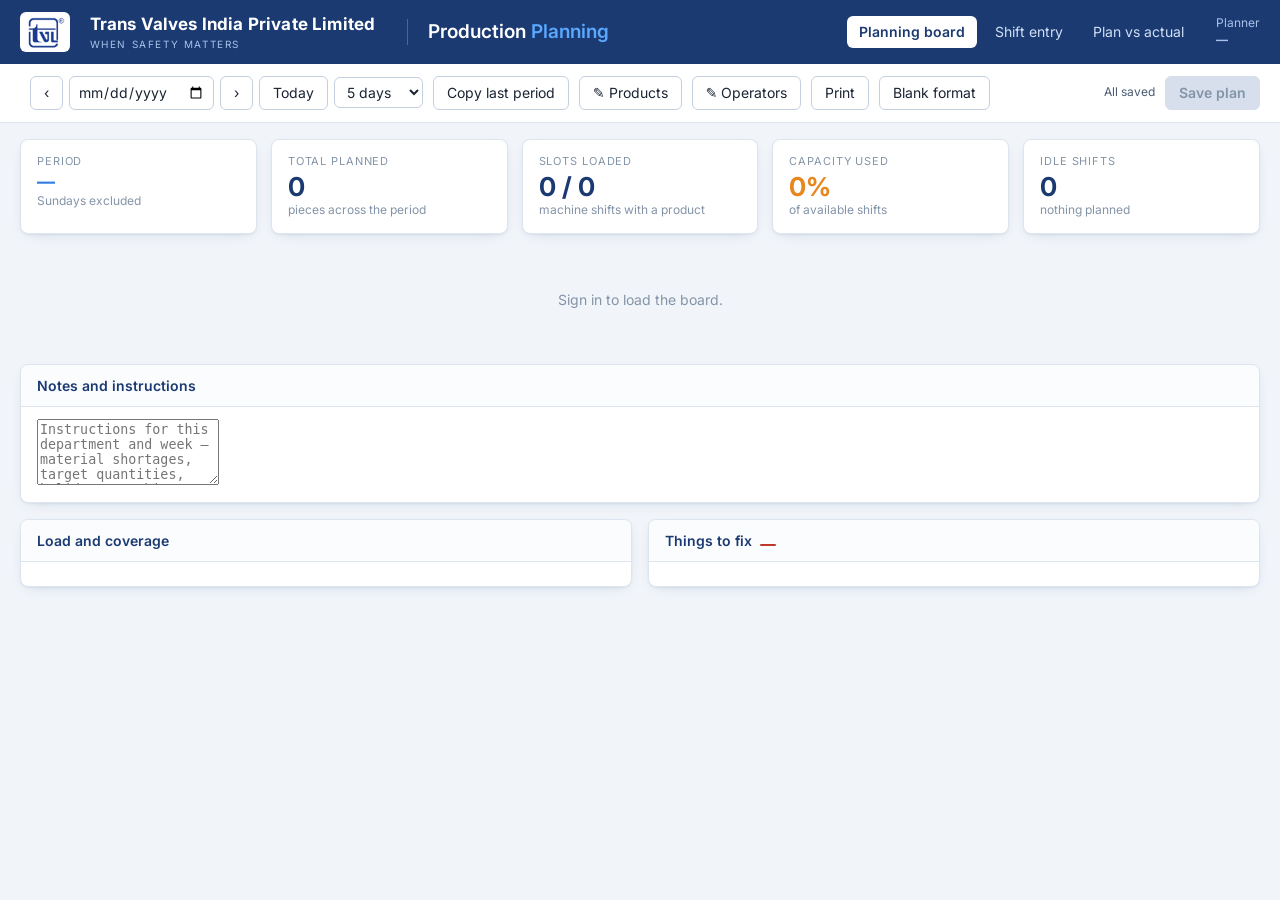
==== commit 228b9790: "Update index.html" ====
--- a/index.html
+++ b/index.html
@@ -3,7 +3,7 @@
 <head>
 <meta charset="utf-8">
 <meta name="viewport" content="width=device-width, initial-scale=1">
-<title>Planning board — TVL Production Planning</title>
+<title>Production Planning</title>
 <link rel="icon" href="logo.png">
 <link rel="preconnect" href="https://fonts.googleapis.com">
 <link rel="preconnect" href="https://fonts.gstatic.com" crossorigin>
@@ -62,6 +62,7 @@
         <span>When Safety Matters</span>
       </div>
     </div>
+    <div class="ph-mid"><b>PRODUCTION PLANNING</b></div>
     <div class="ph-right">
       <b id="phDept">—</b>
       <span id="phPeriod">—</span>
@@ -77,6 +78,13 @@
   </div>
 
   <div id="board"><p class="loading">Loading…</p></div>
+
+  <section class="panel notes-panel">
+    <h2>Notes and instructions <span class="empty" id="notesMeta"></span></h2>
+    <div class="body">
+      <textarea id="notes" rows="4" placeholder="Instructions for this department and week — material shortages, target quantities, holidays, machine servicing, anything the shop floor should read with the plan."></textarea>
+    </div>
+  </section>
 
   <div class="panels">
     <section class="panel">
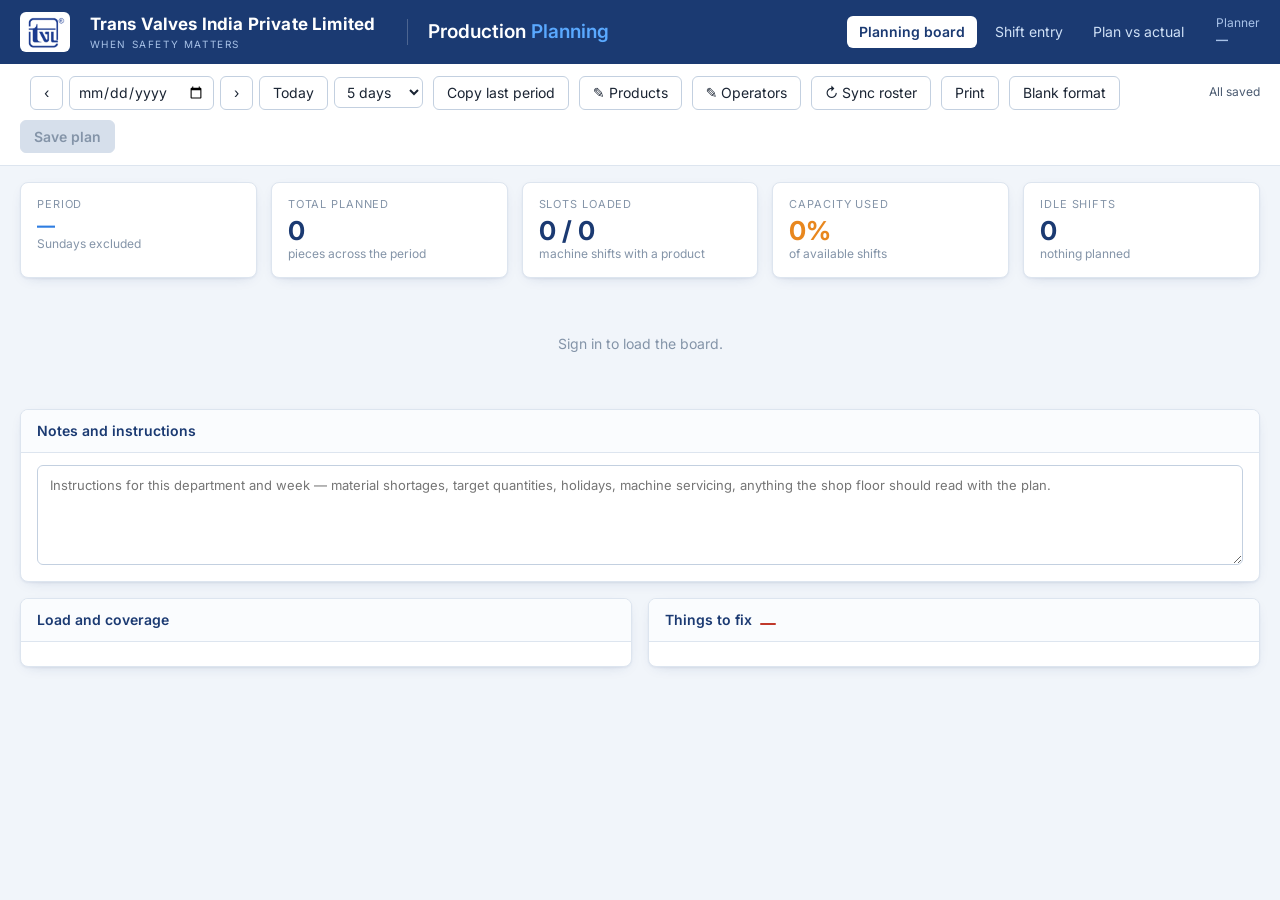
==== commit 527c0e5b: "Update index.html" ====
--- a/index.html
+++ b/index.html
@@ -45,6 +45,7 @@
   <button class="btn" id="copyBtn">Copy last period</button>
   <button class="btn" id="mgProducts" title="Rename or hide products">&#9998; Products</button>
   <button class="btn" id="mgOperators" title="Rename or hide operators">&#9998; Operators</button>
+  <button class="btn" id="syncBtn" title="Re-read the roster workbook now">&#8635; Sync roster</button>
   <button class="btn" id="printBtn">Print</button>
   <button class="btn" id="blankBtn" title="Print an empty grid to fill in by hand">Blank format</button>
 
--- a/app.css
+++ b/app.css
@@ -282,9 +282,19 @@
 
 .entry-list { display: grid; }
 .entry-row {
-  display: grid; grid-template-columns: 1fr 96px 96px; gap: 12px; align-items: center;
+  display: grid; grid-template-columns: 1fr 96px 230px; gap: 12px; align-items: center;
   padding: 10px 16px; border-bottom: 1px solid var(--rule); background: var(--surface);
 }
+.entry-row--head {
+  font-size: 11px; text-transform: uppercase; letter-spacing: .06em;
+  color: var(--ink-3); background: #f3f7fb !important;
+}
+.entry-row select.reason {
+  border: 1px solid var(--rule-strong); padding: 8px; border-radius: 6px;
+  width: 100%; background: #fff; font-size: 13px;
+}
+.entry-row select.reason.required { border-color: var(--behind); background: #fdf0ee; }
+.entry-row.needs-reason { background: #fffaf7; }
 .entry-row:nth-child(even) { background: #fafcfe; }
 .entry-row .what { display: grid; }
 .entry-row .what b { font-weight: 600; color: var(--navy); }
@@ -297,12 +307,42 @@
 @media (max-width: 860px) {
   header.bar h1 { display: none; }
   .toolbar { top: 58px; }
-  .entry-row { grid-template-columns: 1fr 78px 78px; }
+  .entry-row { grid-template-columns: 1fr 74px; }
+  .entry-row select.reason { grid-column: 1 / -1; }
   th.res { min-width: 118px; max-width: 118px; }
   th.shift { left: 118px; }
 }
 
 @media (prefers-reduced-motion: reduce) { * { transition: none !important; } }
+
+/* ---------------------------------------------------------------- notes */
+
+.notes-panel { margin-top: 16px; }
+.notes-panel h2 .empty { font-weight: 400; font-size: 11px; }
+#notes {
+  width: 100%; border: 1px solid var(--rule-strong); border-radius: 6px;
+  padding: 10px 12px; font: inherit; font-size: 13px; line-height: 1.5;
+  resize: vertical; background: #fff; min-height: 76px;
+}
+#notes:focus { outline: 2px solid var(--blue); outline-offset: 1px; border-color: var(--blue); }
+
+.notes-print { display: none; }
+.notes-print b {
+  display: block; font-size: 11px; text-transform: uppercase; letter-spacing: .06em;
+  color: var(--ink-3); margin-bottom: 3px;
+}
+.notes-print p { margin: 0; font-size: 12px; white-space: pre-wrap; }
+
+.blank-notes { margin-top: 14px; }
+.blank-notes b {
+  display: block; font-size: 11px; text-transform: uppercase; letter-spacing: .06em;
+  color: var(--ink-3); margin-bottom: 4px;
+}
+.blank-notes .blanklines {
+  height: 54px;
+  background: repeating-linear-gradient(to bottom, transparent 0 17px, var(--rule) 17px 18px);
+  border: 1px solid var(--rule); border-radius: 4px;
+}
 
 /* -------------------------------------------------- print header + blank */
 
@@ -317,6 +357,11 @@
 .print-head .ph-left span {
   font-size: 8px; letter-spacing: .16em; text-transform: uppercase; color: var(--ink-2);
 }
+.print-head .ph-mid { text-align: center; flex: 1; }
+.print-head .ph-mid b {
+  font-size: 19px; font-weight: 700; letter-spacing: .1em;
+  text-transform: uppercase; color: var(--navy);
+}
 .print-head .ph-right { text-align: right; }
 .print-head .ph-right b { display: block; font-size: 16px; color: var(--navy); }
 .print-head .ph-right span { font-size: 11px; color: var(--ink-2); }
@@ -326,10 +371,11 @@
   font-size: 11px; color: var(--ink-2);
 }
 table.board.blank td.cell .line { min-height: 19px; }
+@media print { table.board.blank td.cell .line { min-height: 15px; } }
 table.board.blank .blankbox { display: block; height: 15px; }
 
 @media print {
-  @page { size: A4 landscape; margin: 10mm; }
+  @page { size: A4 landscape; margin: 7mm; }
 
   header.bar, .toolbar, .panels, #modal { display: none !important; }
   .print-head { display: flex; }
@@ -337,20 +383,56 @@
 
   /* keep only the period and the total on paper */
   .kpi:nth-child(n+3) { display: none; }
-  .kpis { grid-template-columns: repeat(2, 1fr); gap: 10px; margin-bottom: 10px; }
-  .kpi { box-shadow: none; padding: 8px 12px; }
-  .kpi .value { font-size: 18px; }
+  .kpis { grid-template-columns: repeat(2, 1fr); gap: 8px; margin-bottom: 6px; }
+  .kpi { box-shadow: none; padding: 5px 10px; border-radius: 4px; }
+  .kpi .label { font-size: 8px; }
+  .kpi .value { font-size: 14px; }
+  .kpi .note { font-size: 8px; }
+  .print-head { padding-bottom: 5px; margin-bottom: 7px; }
+  .print-head .ph-left img { height: 26px; }
+  .print-head .ph-mid b { font-size: 15px; }
+  .print-head .ph-right b { font-size: 12px; }
+  .print-head .ph-right span { font-size: 9px; }
 
   th.res .btn { display: none; }
 
+  .notes-panel { break-inside: avoid; page-break-inside: avoid; margin-top: 12px; box-shadow: none; }
+  .notes-panel h2 { background: transparent; padding: 6px 0; border-bottom: 1px solid var(--rule); }
+  .notes-panel .body { padding: 8px 0 0; }
+  #notes {
+    border: 1px solid var(--rule); min-height: 0; height: auto;
+    padding: 6px 8px; font-size: 12px;
+  }
+
   .board-wrap { max-height: none; overflow: visible; border: none; box-shadow: none; }
+
+  /* spread across the full width of the sheet, no horizontal scroll stub */
+  table.board { width: 100%; table-layout: fixed; }
+  th.res { width: 74px; min-width: 0; max-width: none; padding: 3px 4px; font-size: 9px; }
+  th.res .type { font-size: 7px; }
+  th.shift { width: 26px; min-width: 0; font-size: 7px; letter-spacing: 0; padding: 0 1px; }
+  td.cell { min-width: 0; }
+  table.board thead th { padding: 3px 5px; font-size: 9px; }
+  table.board thead th small { font-size: 7px; }
+
+  /* tighter cells so more machines fit on a page instead of leaving it half empty */
+  td.cell .stack { gap: 0; padding: 2px 3px; break-inside: avoid; page-break-inside: avoid; }
   td.cell select, td.cell input {
     border: none !important; background: transparent !important;
-    -webkit-appearance: none; appearance: none; padding-left: 0;
+    -webkit-appearance: none; appearance: none;
+    padding: 0 2px; font-size: 9.5px; line-height: 1.25;
+    text-overflow: ellipsis;
   }
-  td.cell .members span { background: transparent; padding: 0 4px 0 0; }
+  td.cell .line { padding-top: 0; grid-template-columns: 32px 1fr; gap: 2px; }
+  td.cell .line b { font-size: 7px; letter-spacing: .02em; }
+  td.cell .qty, td.cell .actval { font-size: 9.5px; padding: 0 2px; }
+  td.cell .members { gap: 0 4px; padding: 0 3px 1px; }
+  td.cell .members span { background: transparent; padding: 0; font-size: 7.5px; }
+
   table.board thead { display: table-header-group; }
-  table.board tr { page-break-inside: avoid; }
+  table.board tbody tr, table.board td, table.board th {
+    page-break-inside: avoid; break-inside: avoid;
+  }
   table.board thead th, td.cell.idle, .kpi .value.amber, .print-head {
     -webkit-print-color-adjust: exact; print-color-adjust: exact;
   }
@@ -358,7 +440,8 @@
   /* blank format: hide the live board, print the empty grid only */
   body.printing-blank main > .kpis,
   body.printing-blank main > .print-head,
-  body.printing-blank #board { display: none !important; }
+  body.printing-blank #board,
+  body.printing-blank .notes-panel { display: none !important; }
   body.printing-blank #blankWrap { display: block; }
 }
 
@@ -407,3 +490,35 @@
   .mrow { grid-template-columns: 1fr 90px; }
   .mrow--head { display: none; }
 }
+
+td.cell .reason-note {
+  font-size: 10px; line-height: 1.3; color: var(--behind);
+  padding: 1px 5px 0; overflow: hidden; text-overflow: ellipsis; white-space: nowrap;
+}
+@media print { td.cell .reason-note { font-size: 7.5px; padding: 0 3px; } }
+
+/* ------------------------------------------------------- repeat popover */
+
+.popover {
+  position: fixed; z-index: 70; width: 268px;
+  background: var(--surface); border: 1px solid var(--rule-strong);
+  border-radius: var(--radius); box-shadow: 0 16px 40px -14px rgba(20, 34, 58, .55);
+  padding: 12px 14px;
+}
+.popover .pop-head { display: grid; gap: 1px; margin-bottom: 8px; }
+.popover .pop-head b { font-size: 14px; color: var(--navy); }
+.popover .pop-head span { font-size: 11px; color: var(--ink-3); }
+.popover .pop-q { margin: 0 0 8px; font-size: 12px; color: var(--ink-2); }
+.popover .pop-opts { display: flex; flex-wrap: wrap; gap: 6px; }
+.popover .pop-opts .btn { padding: 5px 11px; font-size: 13px; }
+.popover .pop-foot {
+  display: flex; justify-content: space-between; gap: 10px;
+  margin-top: 10px; padding-top: 8px; border-top: 1px solid var(--rule);
+}
+.linkish {
+  background: none; border: none; padding: 0; cursor: pointer;
+  font-size: 11px; color: var(--ink-3); text-decoration: underline;
+}
+.linkish:hover { color: var(--navy); }
+
+@media print { .popover { display: none !important; } }
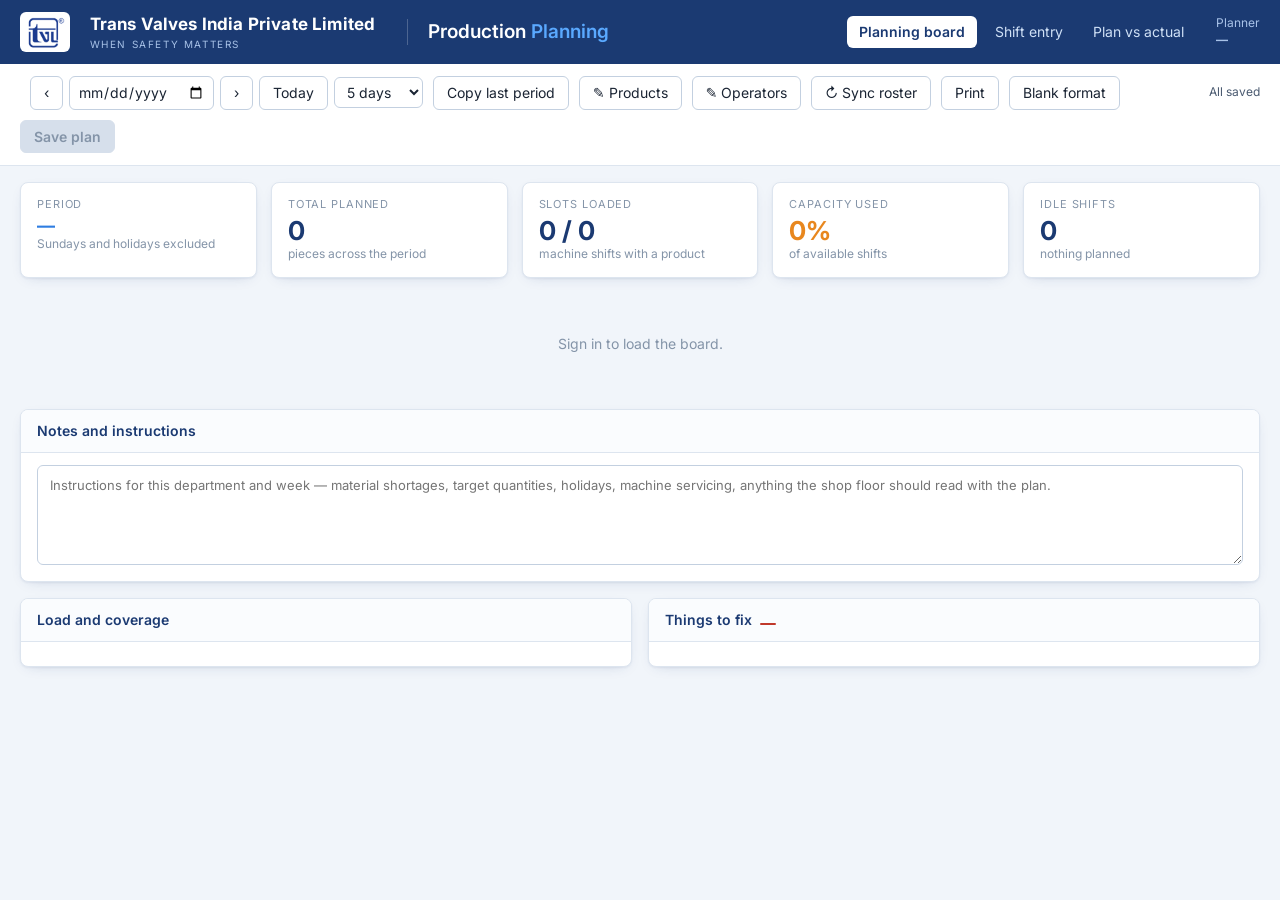
==== commit 92e803dd: "Update index.html" ====
--- a/index.html
+++ b/index.html
@@ -71,7 +71,7 @@
   </div>
 
   <div class="kpis">
-    <div class="kpi"><div class="label">Period</div><div class="value blue" id="kpiRange" style="font-size:18px">—</div><div class="note">Sundays excluded</div></div>
+    <div class="kpi"><div class="label">Period</div><div class="value blue" id="kpiRange" style="font-size:18px">—</div><div class="note" id="kpiSkip">Sundays and holidays excluded</div></div>
     <div class="kpi"><div class="label">Total planned</div><div class="value" id="kpiPlan">0</div><div class="note">pieces across the period</div></div>
     <div class="kpi"><div class="label">Slots loaded</div><div class="value" id="kpiSlots">0 / 0</div><div class="note">machine shifts with a product</div></div>
     <div class="kpi"><div class="label">Capacity used</div><div class="value amber" id="kpiLoad">0%</div><div class="note">of available shifts</div></div>
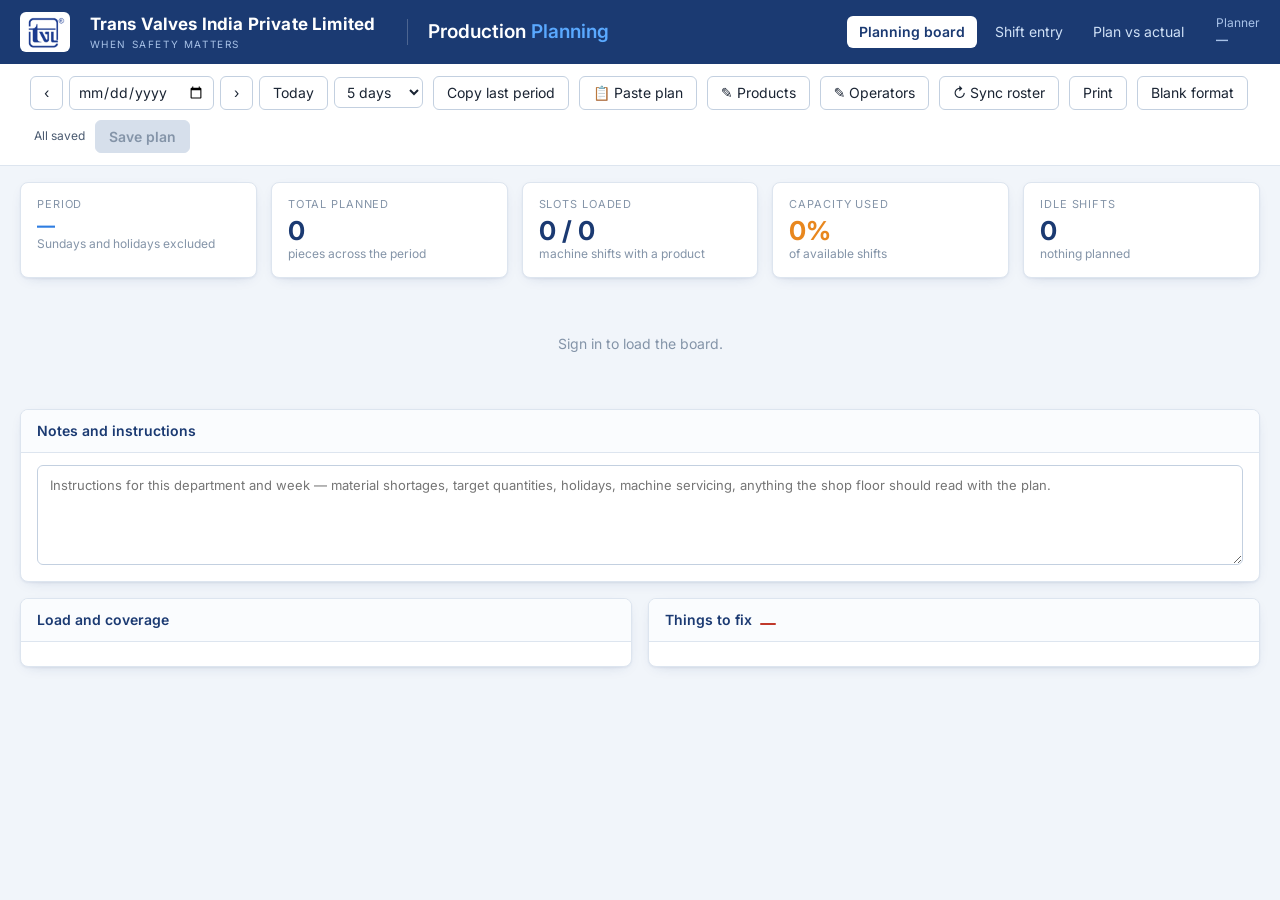
==== commit 320bbb22: "Update index.html" ====
--- a/index.html
+++ b/index.html
@@ -43,6 +43,7 @@
   </div>
 
   <button class="btn" id="copyBtn">Copy last period</button>
+  <button class="btn" id="pasteBtn" title="Paste a plan copied from Excel or Google Sheets">&#128203; Paste plan</button>
   <button class="btn" id="mgProducts" title="Rename or hide products">&#9998; Products</button>
   <button class="btn" id="mgOperators" title="Rename or hide operators">&#9998; Operators</button>
   <button class="btn" id="syncBtn" title="Re-read the roster workbook now">&#8635; Sync roster</button>
--- a/app.css
+++ b/app.css
@@ -163,14 +163,19 @@
 
 td.cell { background: var(--surface); min-width: 195px; vertical-align: top; }
 td.cell .stack { display: grid; gap: 3px; padding: 5px 6px; }
-td.cell select, td.cell input {
+td.cell input, td.cell .pick {
   width: 100%; border: 1px solid transparent; background: transparent;
   padding: 3px 5px; font-size: 13px; border-radius: 4px;
-}
-td.cell select:hover, td.cell input:hover { border-color: var(--rule-strong); background: #fff; }
-td.cell select:focus, td.cell input:focus { border-color: var(--blue); background: #fff; }
+  font-family: inherit; text-align: left; cursor: pointer;
+  overflow: hidden; text-overflow: ellipsis; white-space: nowrap;
+}
+td.cell input { cursor: text; }
+td.cell input:hover, td.cell .pick:hover { border-color: var(--rule-strong); background: #fff; }
+td.cell input:focus, td.cell .pick:focus { border-color: var(--blue); background: #fff; outline: none; }
 td.cell .prod { font-weight: 600; color: var(--navy); }
 td.cell .op { color: var(--ink-2); font-size: 12px; font-weight: 500; }
+td.cell .pick.empty { color: var(--ink-3); font-weight: 400; }
+td.cell .pick.small { font-size: 11px; color: var(--blue); padding: 1px 5px; }
 td.cell .members {
   display: flex; flex-wrap: wrap; gap: 3px 5px; padding: 0 5px 2px;
 }
@@ -417,7 +422,7 @@
 
   /* tighter cells so more machines fit on a page instead of leaving it half empty */
   td.cell .stack { gap: 0; padding: 2px 3px; break-inside: avoid; page-break-inside: avoid; }
-  td.cell select, td.cell input {
+  td.cell input, td.cell .pick {
     border: none !important; background: transparent !important;
     -webkit-appearance: none; appearance: none;
     padding: 0 2px; font-size: 9.5px; line-height: 1.25;
@@ -522,3 +527,108 @@
 .linkish:hover { color: var(--navy); }
 
 @media print { .popover { display: none !important; } }
+
+/* ------------------------------------------------- crew (multi-operator) */
+
+td.cell .crew { display: flex; flex-wrap: wrap; gap: 3px; padding: 0 4px; }
+td.cell .crew .chip {
+  display: inline-flex; align-items: center;
+  background: var(--blue-pale); border: 1px solid #cfe0f6; border-radius: 999px;
+  padding: 1px 8px; font-size: 11px; color: var(--navy); max-width: 100%;
+}
+td.cell .crew .chip b {
+  font-weight: 600; overflow: hidden; text-overflow: ellipsis; white-space: nowrap;
+}
+td.cell .crew { cursor: pointer; }
+
+@media print {
+  td.cell .crew .chip { background: transparent; border: none; padding: 0 6px 0 0; font-size: 8px; }
+  td.cell .pick.small { display: none; }
+}
+
+/* --------------------------------------------------------------- picker */
+
+.picker {
+  position: fixed; z-index: 100; width: 292px;
+  background: var(--surface); border: 1px solid var(--rule-strong);
+  border-radius: var(--radius); box-shadow: 0 18px 44px -14px rgba(20, 34, 58, .55);
+  display: flex; flex-direction: column; overflow: hidden;
+}
+.picker .pick-head {
+  padding: 9px 12px; background: var(--navy); color: #fff; display: grid; gap: 1px;
+}
+.picker .pick-head b { font-size: 13px; }
+.picker .pick-head span { font-size: 11px; color: #a8c2e8; }
+.pick-search {
+  border: none; border-bottom: 1px solid var(--rule); padding: 9px 12px;
+  font: inherit; font-size: 13px; width: 100%; background: #fff;
+}
+.pick-search:focus { outline: none; border-bottom-color: var(--blue); }
+.picker .pick-list { max-height: 260px; overflow: auto; padding: 4px 0; }
+.picker .pick-group {
+  padding: 6px 12px 2px; font-size: 10px; letter-spacing: .07em;
+  text-transform: uppercase; color: var(--ink-3); background: #fafcfe;
+  position: sticky; top: 0;
+}
+.picker .pick-row {
+  display: flex; align-items: baseline; gap: 8px; width: 100%;
+  border: none; background: none; cursor: pointer; text-align: left;
+  padding: 6px 12px; font: inherit; font-size: 13px;
+}
+.picker .pick-row:hover { background: var(--blue-pale); }
+.picker .pick-row .pl { flex: 1; color: var(--ink); }
+.picker .pick-row .pn { font-size: 11px; color: var(--ink-3); white-space: nowrap; }
+.picker .pick-row.on { background: var(--blue-pale); }
+.picker .pick-row.on .pl { font-weight: 600; color: var(--navy); }
+.picker .pick-row.on::before { content: '✓'; color: var(--blue); font-size: 12px; }
+.picker .pick-q { margin: 0; padding: 10px 12px 4px; font-size: 12px; color: var(--ink-2); }
+.picker .pick-opts { display: flex; flex-wrap: wrap; gap: 6px; padding: 4px 12px 10px; }
+.picker .pick-opts .btn { padding: 5px 11px; font-size: 13px; }
+.picker .pick-foot {
+  display: flex; align-items: center; justify-content: space-between; gap: 10px;
+  padding: 8px 12px; border-top: 1px solid var(--rule); background: #fafcfe;
+}
+
+/* ----------------------------------------------------------- focus mode */
+
+body.focus-mode header.bar,
+body.focus-mode .kpis,
+body.focus-mode .panels,
+body.focus-mode .notes-panel { display: none; }
+body.focus-mode .toolbar { top: 0; }
+body.focus-mode main { padding-top: 10px; }
+body.focus-mode .board-wrap { max-height: calc(100vh - 90px); }
+#focusHint {
+  position: fixed; bottom: 14px; left: 50%; transform: translateX(-50%);
+  background: var(--navy); color: #fff; font-size: 12px; padding: 6px 14px;
+  border-radius: 999px; z-index: 60; cursor: pointer; opacity: .82;
+}
+#focusHint:hover { opacity: 1; }
+
+@media print { .picker, #focusHint { display: none !important; } }
+
+/* division tabs inside the operator picker */
+.picker .pick-divs {
+  display: flex; gap: 4px; padding: 7px 10px;
+  border-bottom: 1px solid var(--rule); background: #fafcfe;
+}
+.picker .divtab {
+  flex: 1; border: 1px solid var(--rule-strong); background: #fff; color: var(--navy);
+  font: inherit; font-size: 12px; padding: 4px 8px; border-radius: 999px; cursor: pointer;
+}
+.picker .divtab:hover { background: var(--blue-pale); }
+.picker .divtab.on { background: var(--navy); color: #fff; border-color: var(--navy); font-weight: 600; }
+
+/* a thin progress line while the board fetches, instead of blanking the grid */
+.toolbar.busy { position: sticky; }
+.toolbar.busy::after {
+  content: ''; position: absolute; left: 0; right: 0; bottom: -1px; height: 2px;
+  background: linear-gradient(90deg, transparent, var(--blue), transparent);
+  background-size: 40% 100%; background-repeat: no-repeat;
+  animation: pps-load 1s linear infinite;
+}
+@keyframes pps-load {
+  from { background-position: -40% 0; }
+  to   { background-position: 140% 0; }
+}
+@media (prefers-reduced-motion: reduce) { .toolbar.busy::after { animation: none; } }
